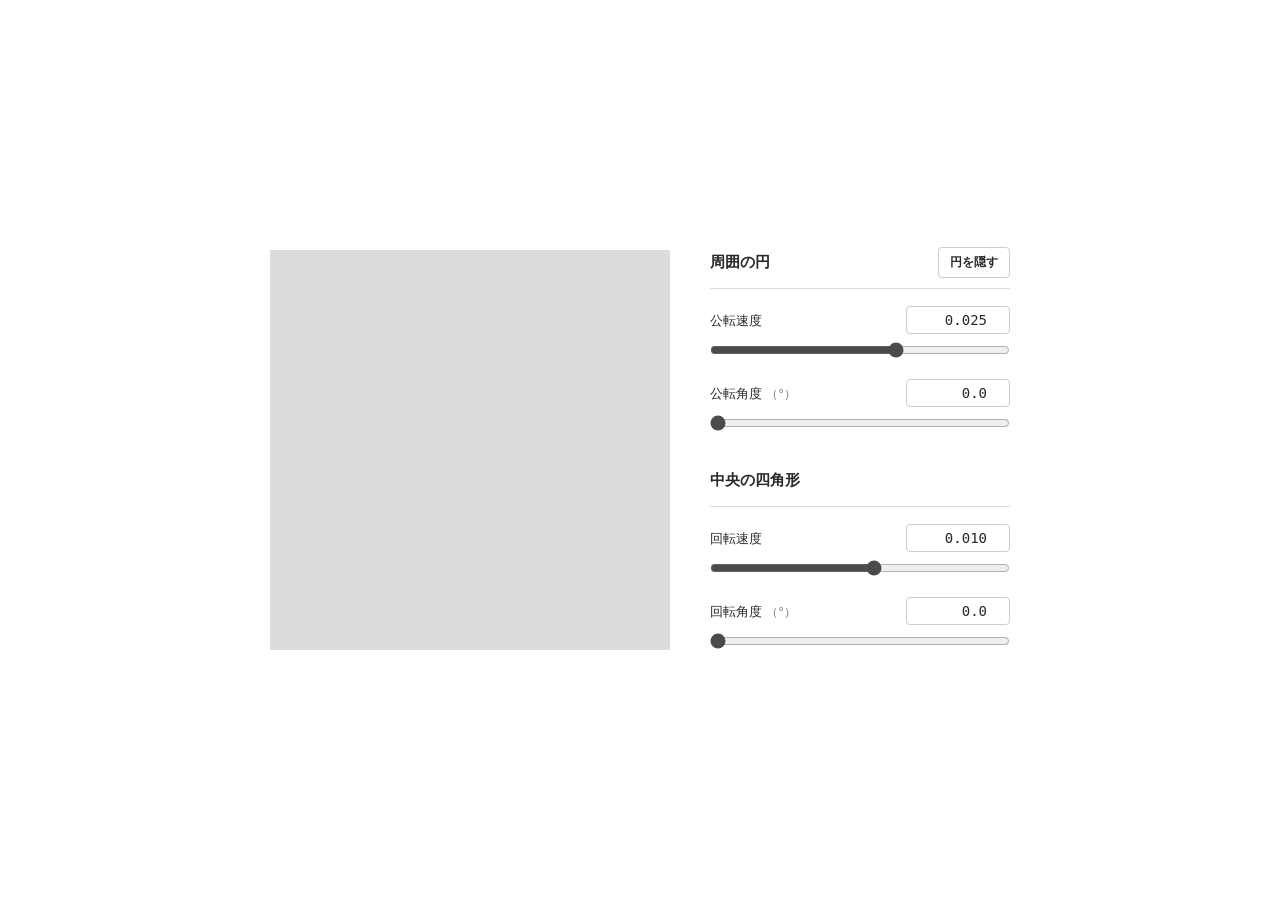
==== BreathingSquare/index.html @ 70130c17 "Create index.html" ====
<!doctype html>
<html lang="ja">
<head>
  <meta charset="utf-8">
  <meta name="viewport" content="width=device-width, initial-scale=1">
  <title>円と四角形の回転</title>
  <style>
    * { box-sizing: border-box; }
    html { color-scheme: light; }
    body {
      margin: 0;
      min-height: 100vh;
      min-height: 100svh;
      padding: 24px;
      display: grid;
      place-items: center;
      background: #fff;
      color: #292929;
      font-family: system-ui, -apple-system, "Segoe UI", "Noto Sans JP", sans-serif;
    }
    main {
      display: grid;
      grid-template-columns: 400px 300px;
      align-items: center;
      gap: 40px;
      max-width: 100%;
    }
    canvas {
      display: block;
      width: 400px;
      height: auto;
      max-width: 100%;
      aspect-ratio: 1;
      background: rgb(220, 220, 220);
    }
    .controls { min-width: 0; }
    fieldset { margin: 0; padding: 0; border: 0; min-width: 0; }
    fieldset + fieldset { margin-top: 30px; }
    legend {
      width: 100%;
      margin-bottom: 17px;
      padding: 0 0 10px;
      border-bottom: 1px solid #dedede;
      font-size: 15px;
      font-weight: 650;
    }
    .control + .control { margin-top: 16px; }
    .control-label {
      display: flex;
      align-items: baseline;
      justify-content: space-between;
      gap: 16px;
      margin-bottom: 3px;
      font-size: 13px;
    }
    .unit { color: #787878; font-size: 12px; }
    input[type="number"] {
      width: 104px;
      padding: 5px 7px;
      border: 1px solid #ccc;
      border-radius: 4px;
      background: #fff;
      color: inherit;
      text-align: right;
      font-family: ui-monospace, "SFMono-Regular", Consolas, monospace;
      font-size: 14px;
      font-variant-numeric: tabular-nums;
    }
    input[type="range"] {
      display: block;
      width: 100%;
      height: 26px;
      margin: 0;
      accent-color: #4b4b4b;
      cursor: pointer;
      touch-action: pan-y;
    }
    input:focus-visible, button:focus-visible {
      outline: 2px solid #737373;
      outline-offset: 4px;
      border-radius: 2px;
    }
    .legend-row {
      display: flex;
      align-items: center;
      justify-content: space-between;
      gap: 16px;
      min-height: 30px;
    }
    button {
      padding: 6px 11px;
      border: 1px solid #ccc;
      border-radius: 4px;
      background: #fff;
      color: inherit;
      font: inherit;
      font-size: 12px;
      cursor: pointer;
    }
    button:hover { background: #f2f2f2; }
    button:active { background: #e7e7e7; }
    noscript { font-size: 14px; }
    @media (max-width: 790px) {
      main { grid-template-columns: minmax(0, 400px); gap: 28px; }
      body { padding: 20px; }
      canvas { width: 100%; }
    }
  </style>
  <script src="sketch.js" defer></script>
</head>
<body>
  <main aria-label="円と四角形の回転">
    <canvas id="canvas" width="400" height="400"
      aria-label="灰色の背景に、赤い四角形と、その周囲を公転する4つの赤い円。図形の輪郭は白。">
      この表示にはCanvas対応のブラウザが必要です。
    </canvas>

    <div class="controls">
      <fieldset>
        <legend><span class="legend-row">
          <span>周囲の円</span>
          <button id="circle-visibility" type="button" aria-controls="canvas">円を隠す</button>
        </span></legend>
        <div class="control">
          <div class="control-label">
            <label for="circle-speed">公転速度</label>
            <input id="circle-speed-value" type="number" min="-0.100" max="0.100"
              step="0.001" value="0.025" aria-label="周囲の円の速度" autocomplete="off">
          </div>
          <input id="circle-speed" type="range" min="-0.100" max="0.100"
            step="0.001" value="0.025">
        </div>
        <div class="control">
          <div class="control-label">
            <label for="circle-angle">公転角度 <span class="unit">（°）</span></label>
            <input id="circle-angle-value" type="number" min="0" max="360"
              step="0.1" value="0.0" aria-label="周囲の円の角度（度）" autocomplete="off">
          </div>
          <input id="circle-angle" type="range" min="0" max="360"
            step="0.1" value="0">
        </div>
      </fieldset>

      <fieldset>
        <legend><span class="legend-row">中央の四角形</span></legend>
        <div class="control">
          <div class="control-label">
            <label for="square-speed">回転速度</label>
            <input id="square-speed-value" type="number" min="-0.100" max="0.100"
              step="0.001" value="0.010" aria-label="中央の四角形の速度" autocomplete="off">
          </div>
          <input id="square-speed" type="range" min="-0.100" max="0.100"
            step="0.001" value="0.010">
        </div>
        <div class="control">
          <div class="control-label">
            <label for="square-angle">回転角度 <span class="unit">（°）</span></label>
            <input id="square-angle-value" type="number" min="0" max="360"
              step="0.1" value="0.0" aria-label="中央の四角形の角度（度）" autocomplete="off">
          </div>
          <input id="square-angle" type="range" min="0" max="360"
            step="0.1" value="0">
        </div>
      </fieldset>
    </div>
    <noscript>JavaScriptを有効にすると、図形とスライダーが動作します。</noscript>
  </main>
</body>
</html>
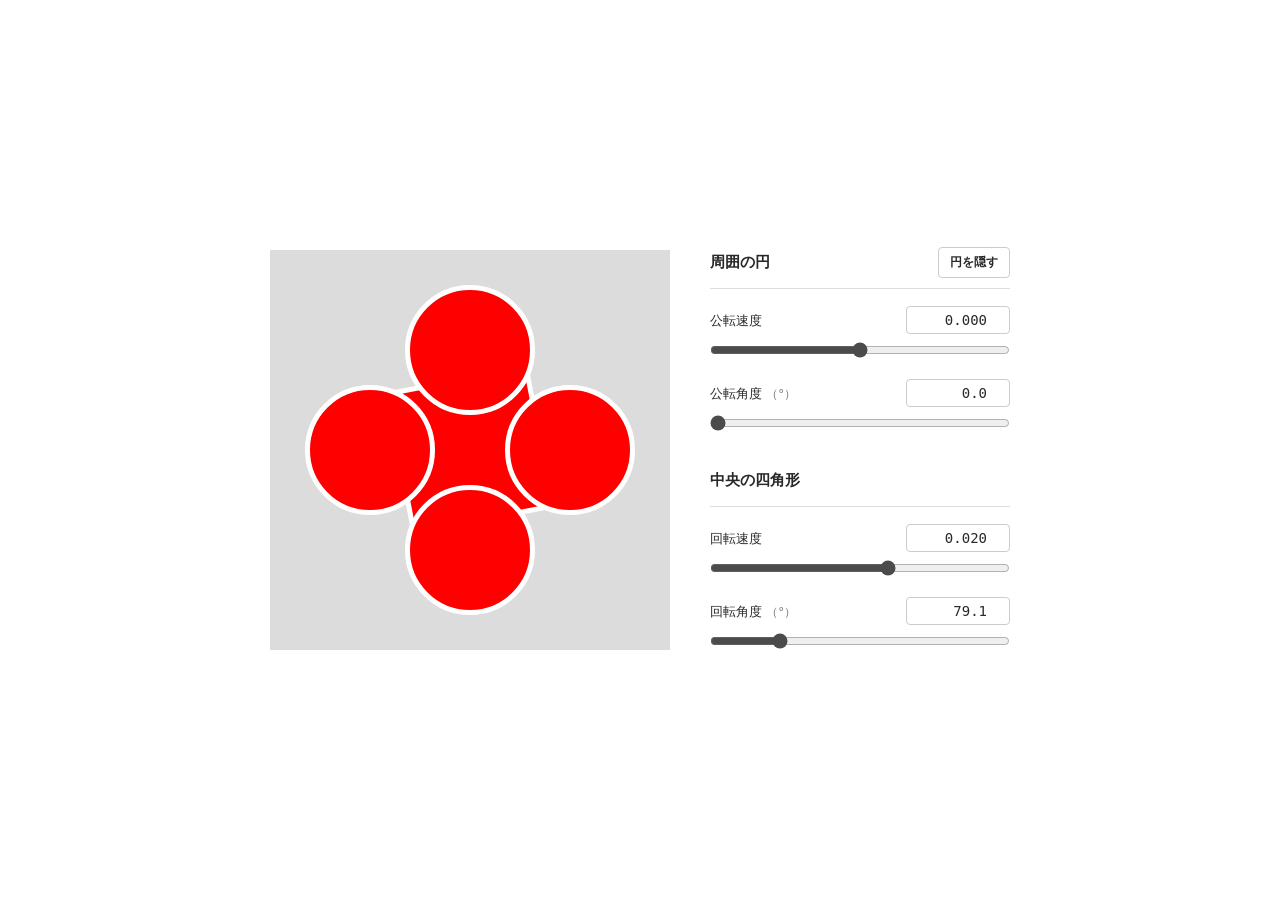
==== commit b3e0d0be: "Update index.html" ====
--- a/BreathingSquare/index.html
+++ b/BreathingSquare/index.html
@@ -3,7 +3,7 @@
 <head>
   <meta charset="utf-8">
   <meta name="viewport" content="width=device-width, initial-scale=1">
-  <title>円と四角形の回転</title>
+  <title>Breathing Square Demo</title>
   <style>
     * { box-sizing: border-box; }
     html { color-scheme: light; }
